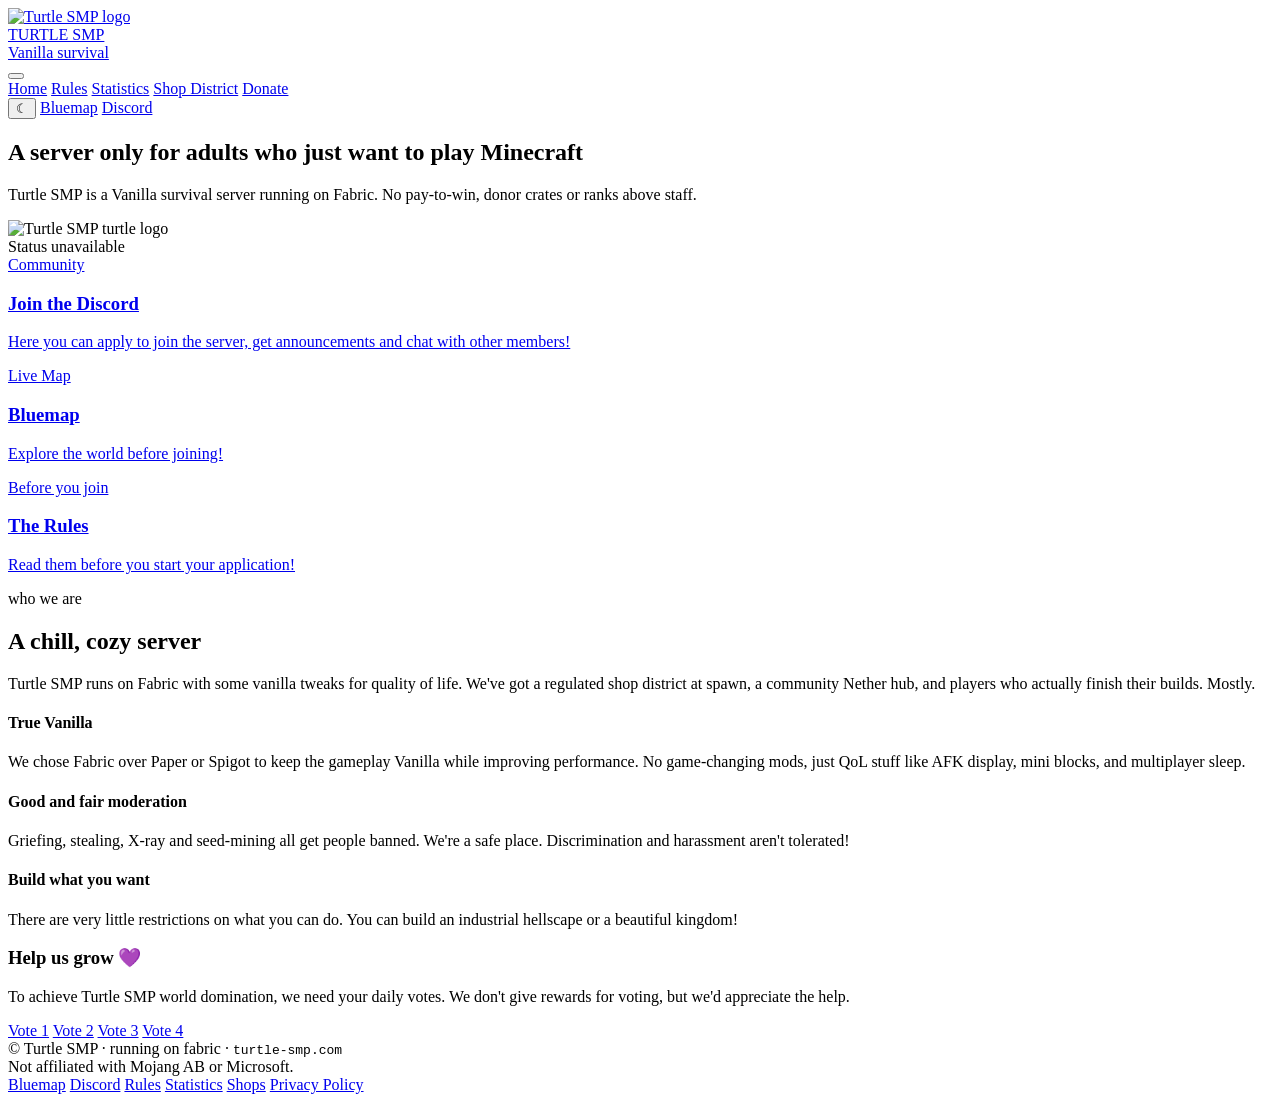
==== index.html @ 2e642541 "Rebrand website to Turtle SMP and migrate to turtle-smp.com" ====
<!DOCTYPE html>
<html lang="en">
<head>
<meta charset="UTF-8">
<meta name="viewport" content="width=device-width, initial-scale=1">
<title>Turtle SMP</title>
<meta name="description" content="Turtle SMP is a small vanilla Minecraft survival server. Read the rules, browse the shop district, hop on.">
<link rel="canonical" href="https://web.turtle-smp.com/">
<link rel="icon" href="img/logo.webp">
<link rel="preload" as="image" href="img/logo.webp">
<link rel="preconnect" href="https://fonts.googleapis.com">
<link rel="preconnect" href="https://fonts.gstatic.com" crossorigin>
<link href="https://fonts.googleapis.com/css2?family=Cormorant+Garamond:wght@600;700&family=Bricolage+Grotesque:opsz,wght@12..96,400;12..96,500;12..96,600;12..96,700&family=DM+Sans:wght@400;500;600;700&family=JetBrains+Mono:wght@400;500&family=Press+Start+2P&display=swap" rel="stylesheet">
<link rel="stylesheet" href="css/styles.css?v=7">
<script src="js/theme.js"></script>
</head>
<body>

<header class="topbar">
  <div class="topbar-inner">
    <a href="index.html" class="brand">
      <img src="img/logo.webp" alt="Turtle SMP logo">
      <div>
        <div class="wordmark">TURTLE SMP</div>
        <div class="tagline">Vanilla survival</div>
      </div>
    </a>
    <button class="nav-toggle" id="nav-toggle" aria-label="Toggle navigation" aria-expanded="false">
      <span></span><span></span><span></span>
    </button>
    <nav class="nav" id="nav">
      <a href="index.html" class="nav-link active">Home</a>
      <a href="rules/" class="nav-link">Rules</a>
      <a href="stats/" class="nav-link">Statistics</a>
      <a href="shops/" class="nav-link">Shop District</a>
      <a href="donate/" class="nav-link nav-link-gold">Donate</a>
    </nav>
    <div class="topbar-actions">
      <button class="theme-toggle" id="theme-toggle" aria-label="Toggle dark mode" title="Toggle dark mode"></button>
      <a href="https://map.turtle-smp.com" target="_blank" rel="noopener" class="btn btn-amber">Bluemap</a>
      <a href="#" target="_blank" rel="noopener" class="btn btn-blurple discord-link">Discord</a>
    </div>
  </div>
</header>

<main>

  <section class="hero reveal">
    <div class="hero-text">
      <h1>A server only for adults who just want to play Minecraft</h1>
      <p>Turtle SMP is a <span class="accent">Vanilla survival</span> server running on Fabric. No pay-to-win, donor crates or ranks above staff.</p>
    </div>
    <img src="img/logo.webp" alt="Turtle SMP turtle logo" class="hero-logo" width="168" height="168">
  </section>

  <div class="status-card reveal">
    <span class="status-pill checking" id="status-pill">
      <span class="status-dot"></span>
      <span id="status-text">checking server…</span>
    </span>
  </div>

  <div class="cta-grid">
    <a href="#" class="cta-card cta-blurple cta-large discord-link reveal" target="_blank" rel="noopener">
      <span class="cta-eyebrow">Community</span>
      <h3>Join the Discord</h3>
      <p>Here you can apply to join the server, get announcements and chat with other members!</p>
    </a>
    <a href="https://map.turtle-smp.com" class="cta-card cta-amber reveal" target="_blank" rel="noopener">
      <span class="cta-eyebrow">Live Map</span>
      <h3>Bluemap</h3>
      <p>Explore the world before joining!</p>
    </a>
    <a href="rules/" class="cta-card cta-violet reveal">
      <span class="cta-eyebrow">Before you join</span>
      <h3>The Rules</h3>
      <p>Read them before you start your application!</p>
    </a>
  </div>

  <div class="section-head reveal">
    <div class="section-eyebrow">who we are</div>
    <h2 class="section-title">A chill, cozy server</h2>
    <p class="section-sub">Turtle SMP runs on Fabric with some vanilla tweaks for quality of life. We've got a regulated shop district at spawn, a community Nether hub, and players who actually finish their builds. Mostly.</p>
  </div>

  <div class="about-grid">
    <div class="about-card reveal">
      <h4>True Vanilla</h4>
      <p>We chose Fabric over Paper or Spigot to keep the gameplay Vanilla while improving performance. No game-changing mods, just QoL stuff like AFK display, mini blocks, and multiplayer sleep.</p>
    </div>
    <div class="about-card reveal">
      <h4>Good and fair moderation</h4>
      <p>Griefing, stealing, X-ray and seed-mining all get people banned. We're a safe place. Discrimination and harassment aren't tolerated!</p>
    </div>
    <div class="about-card reveal">
      <h4>Build what you want</h4>
      <p>There are very little restrictions on what you can do. You can build an industrial hellscape or a beautiful kingdom!</p>
    </div>
  </div>

  <section class="rules-section reveal">
    <div class="vote-block">
      <h3>Help us grow 💜</h3>
      <p>To achieve Turtle SMP world domination, we need your daily votes. We don't give rewards for voting, but we'd appreciate the help.</p>
      <div class="vote-actions">
		<a href="https://findmcserver.com/server/xapros" target="_blank" rel="noopener" class="btn btn-violet">Vote 1</a>
        <a href="https://minecraft-server-list.com/server/510169/" target="_blank" rel="noopener" class="btn btn-violet">Vote 2</a>
        <a href="https://minecraft-mp.com/server-s340890" target="_blank" rel="noopener" class="btn btn-violet">Vote 3</a>
		<a href="https://www.planetminecraft.com/server/xapros-smp-6644646/" target="_blank" rel="noopener" class="btn btn-violet">Vote 4</a>
      </div>
    </div>
  </section>

</main>

<footer class="footer">
  <div class="footer-inner">
    <div>
      © Turtle SMP · running on fabric · <code>turtle-smp.com</code>
      <div class="disclaimer">Not affiliated with Mojang AB or Microsoft.</div>
    </div>
    <div class="footer-links">
      <a href="https://map.turtle-smp.com" target="_blank" rel="noopener">Bluemap</a>
      <a href="#" target="_blank" rel="noopener" class="discord-link">Discord</a>
      <a href="rules/">Rules</a>
      <a href="stats/">Statistics</a>
      <a href="shops/">Shops</a>
	  <a href="privacy/">Privacy Policy</a>
    </div>
  </div>
</footer>

<script src="js/config.js"></script>
<script src="js/nav.js"></script>
<script src="js/status.js"></script>
</body>
</html>
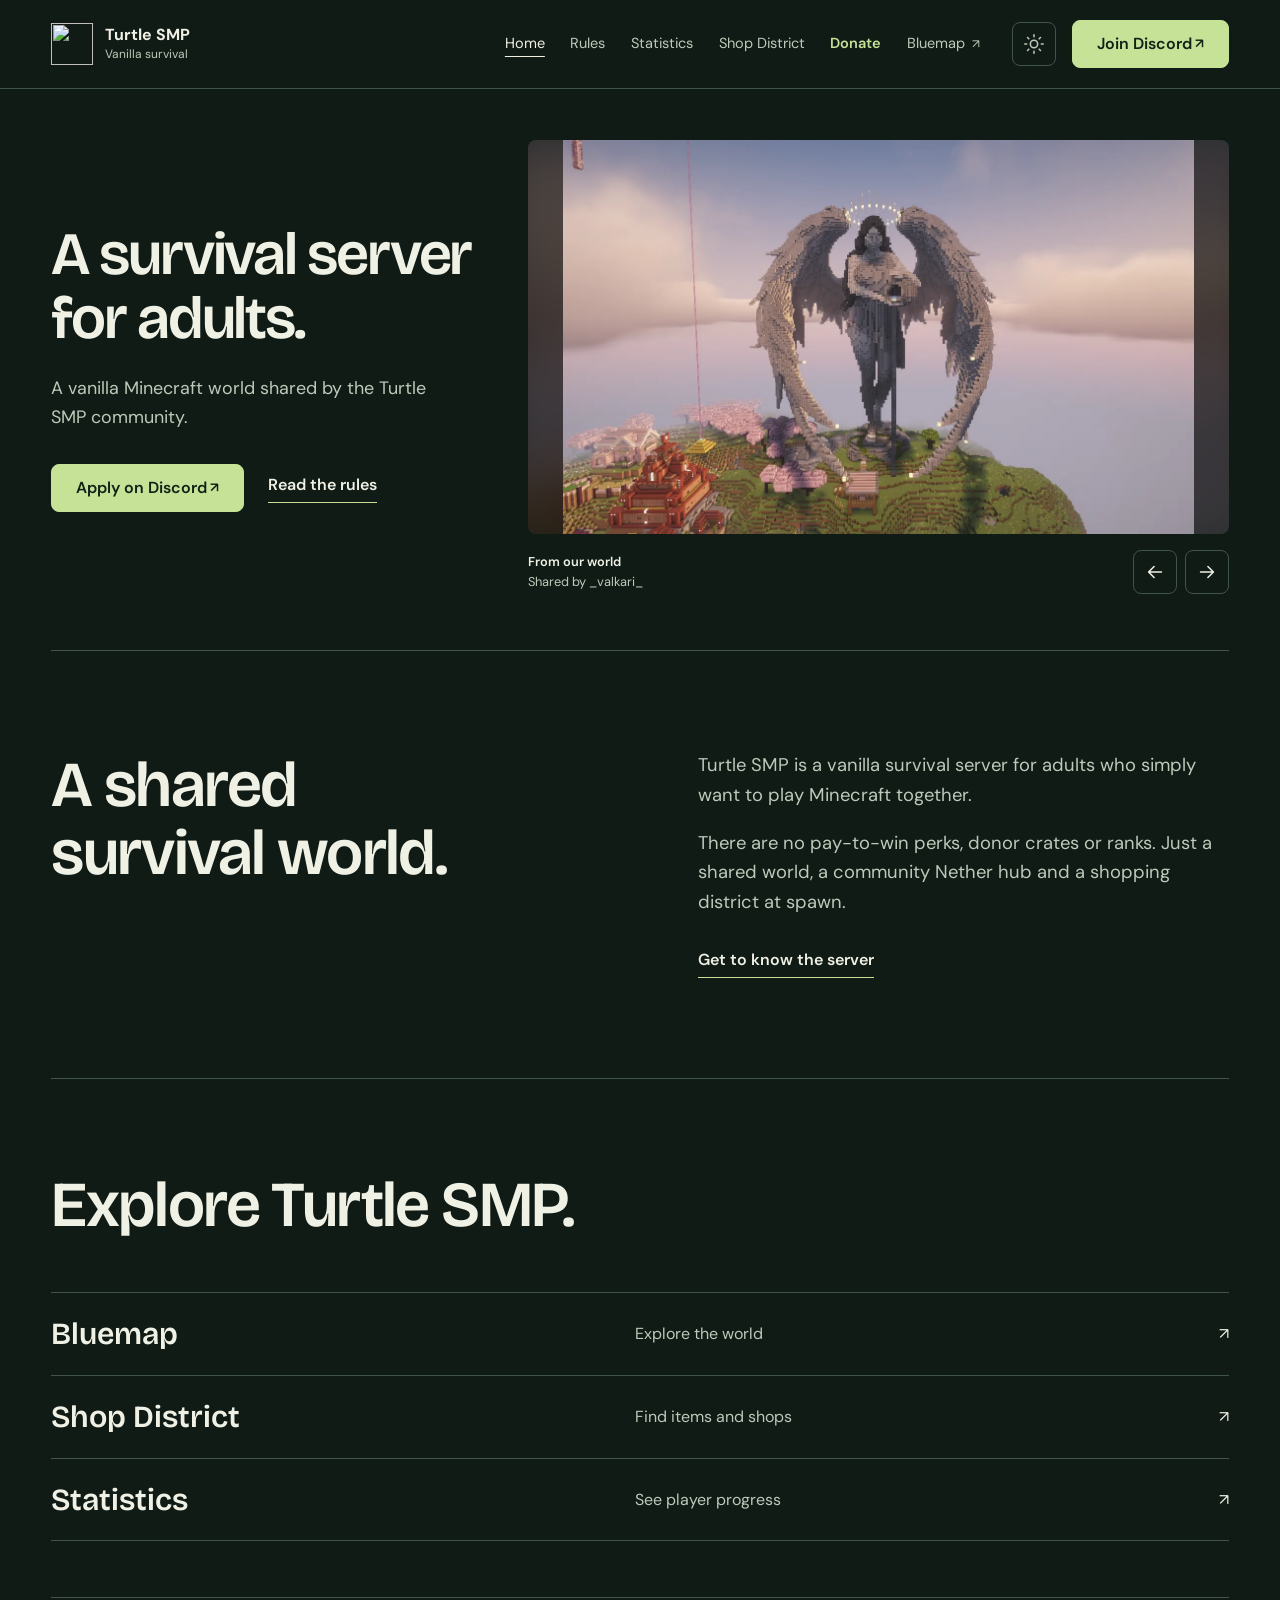
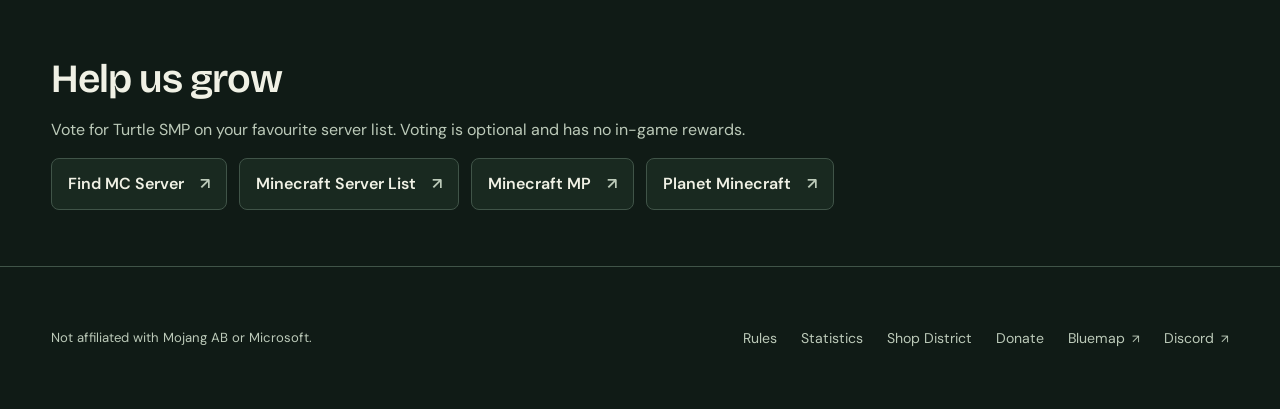
==== commit 8d91571d: "Redesign Turtle SMP website" ====
--- a/index.html
+++ b/index.html
@@ -1,138 +1,15 @@
-<!DOCTYPE html>
-<html lang="en">
-<head>
-<meta charset="UTF-8">
-<meta name="viewport" content="width=device-width, initial-scale=1">
-<title>Turtle SMP</title>
-<meta name="description" content="Turtle SMP is a small vanilla Minecraft survival server. Read the rules, browse the shop district, hop on.">
-<link rel="canonical" href="https://web.turtle-smp.com/">
-<link rel="icon" href="img/logo.webp">
-<link rel="preload" as="image" href="img/logo.webp">
-<link rel="preconnect" href="https://fonts.googleapis.com">
-<link rel="preconnect" href="https://fonts.gstatic.com" crossorigin>
-<link href="https://fonts.googleapis.com/css2?family=Cormorant+Garamond:wght@600;700&family=Bricolage+Grotesque:opsz,wght@12..96,400;12..96,500;12..96,600;12..96,700&family=DM+Sans:wght@400;500;600;700&family=JetBrains+Mono:wght@400;500&family=Press+Start+2P&display=swap" rel="stylesheet">
-<link rel="stylesheet" href="css/styles.css?v=7">
-<script src="js/theme.js"></script>
-</head>
-<body>
+<!doctype html><html lang="en"><head><meta charset="utf-8"><meta name="viewport" content="width=device-width,initial-scale=1"><title>Turtle SMP | Vanilla survival, together</title><meta name="description" content="Turtle SMP is an adult vanilla Minecraft survival community. Explore the world and apply through Discord."><link rel="canonical" href="https://web.turtle-smp.com/"><link rel="icon" href="img/logo.webp"><link rel="preconnect" href="https://fonts.googleapis.com"><link rel="preconnect" href="https://fonts.gstatic.com" crossorigin><link href="https://fonts.googleapis.com/css2?family=Bricolage+Grotesque:opsz,wght@12..96,400;12..96,500;12..96,600;12..96,700&family=DM+Sans:wght@400;500;600;700&display=swap" rel="stylesheet"><link rel="preload" as="image" href="img/gallery/001.webp"><link rel="stylesheet" href="css/styles.css?v=9"><script src="js/theme.js"></script><noscript><style>.gallery-controls{display:none}@media(max-width:850px){.nav{display:flex}.nav-toggle{display:none}}</style></noscript></head><body><header class="topbar"><div class="topbar-inner">
+<a class="brand" href="index.html"><img src="img/logo.webp" alt=""><span>Turtle SMP<small>Vanilla survival</small></span></a>
+<button class="nav-toggle" id="nav-toggle" type="button" aria-label="Open navigation" aria-expanded="false" aria-controls="nav"><span></span><span></span></button>
+<nav class="nav" id="nav" aria-label="Main navigation">
+<a class="nav-link active" href="index.html">Home</a><a class="nav-link " href="rules/">Rules</a><a class="nav-link " href="stats/">Statistics</a><a class="nav-link " href="shops/">Shop District</a><a class="nav-link nav-donate" href="donate/">Donate</a>
+<a class="nav-link nav-map" href="https://map.turtle-smp.com" target="_blank" rel="noopener">Bluemap <span class="external-arrow" aria-hidden="true">↗</span></a><a class="nav-link nav-join discord-link" href="https://discord.gg/xs5PDwnJxw" target="_blank" rel="noopener">Join Discord <span class="external-arrow" aria-hidden="true">↗</span></a></nav>
+<div class="topbar-actions"><button class="theme-toggle" id="theme-toggle" type="button" aria-label="Toggle theme"></button><a class="btn btn-primary discord-link" href="https://discord.gg/xs5PDwnJxw" target="_blank" rel="noopener">Join Discord <span class="external-arrow" aria-hidden="true">↗</span></a></div></div></header>
+<main class="home-main">
+<section class="home-hero" aria-labelledby="hero-title"><div class="hero-copy"><h1 id="hero-title">A survival server<br>for adults.</h1><p class="hero-description">A vanilla Minecraft world shared by the Turtle SMP community.</p><div class="hero-actions"><a href="https://discord.gg/xs5PDwnJxw" target="_blank" rel="noopener" class="btn btn-primary discord-link">Apply on Discord <span class="external-arrow" aria-hidden="true">↗</span></a><a class="text-link" href="rules/">Read the rules</a></div></div>
+<div class="gallery" aria-label="Community screenshots" aria-roledescription="carousel"><div class="gallery-image-wrap"><img class="gallery-backdrop" id="gallery-backdrop" src="img/gallery/001.webp" alt="" aria-hidden="true"><img id="gallery-image" src="img/gallery/001.webp" alt="A large winged statue above the Turtle SMP landscape" width="1920" height="1080" fetchpriority="high"></div><div class="gallery-bar"><div><p class="gallery-label">From our world</p><p id="gallery-credit">Shared by _valkari_</p></div><div class="gallery-controls"><button id="gallery-prev" type="button" aria-label="Previous screenshot"><svg viewBox="0 0 24 24" aria-hidden="true"><path d="M19 12H5m0 0 6-6m-6 6 6 6"/></svg></button><button id="gallery-next" type="button" aria-label="Next screenshot"><svg viewBox="0 0 24 24" aria-hidden="true"><path d="M5 12h14m0 0-6-6m6 6-6 6"/></svg></button></div></div></div></section>
+<section class="home-intro"><div><h2>A shared<br>survival world.</h2></div><div><p>Turtle SMP is a vanilla survival server for adults who simply want to play Minecraft together.</p><p>There are no pay-to-win perks, donor crates or ranks. Just a shared world, a community Nether hub and a shopping district at spawn.</p><a class="text-link" href="rules/">Get to know the server</a></div></section>
+<section class="home-paths"><div class="section-heading"><h2>Explore Turtle SMP.</h2></div><div class="path-list"><a href="https://map.turtle-smp.com" target="_blank" rel="noopener"><span>Bluemap</span><span>Explore the world</span><span aria-hidden="true">↗</span></a><a href="shops/"><span>Shop District</span><span>Find items and shops</span><span aria-hidden="true">↗</span></a><a href="stats/"><span>Statistics</span><span>See player progress</span><span aria-hidden="true">↗</span></a></div></section>
 
-<header class="topbar">
-  <div class="topbar-inner">
-    <a href="index.html" class="brand">
-      <img src="img/logo.webp" alt="Turtle SMP logo">
-      <div>
-        <div class="wordmark">TURTLE SMP</div>
-        <div class="tagline">Vanilla survival</div>
-      </div>
-    </a>
-    <button class="nav-toggle" id="nav-toggle" aria-label="Toggle navigation" aria-expanded="false">
-      <span></span><span></span><span></span>
-    </button>
-    <nav class="nav" id="nav">
-      <a href="index.html" class="nav-link active">Home</a>
-      <a href="rules/" class="nav-link">Rules</a>
-      <a href="stats/" class="nav-link">Statistics</a>
-      <a href="shops/" class="nav-link">Shop District</a>
-      <a href="donate/" class="nav-link nav-link-gold">Donate</a>
-    </nav>
-    <div class="topbar-actions">
-      <button class="theme-toggle" id="theme-toggle" aria-label="Toggle dark mode" title="Toggle dark mode"></button>
-      <a href="https://map.turtle-smp.com" target="_blank" rel="noopener" class="btn btn-amber">Bluemap</a>
-      <a href="#" target="_blank" rel="noopener" class="btn btn-blurple discord-link">Discord</a>
-    </div>
-  </div>
-</header>
-
-<main>
-
-  <section class="hero reveal">
-    <div class="hero-text">
-      <h1>A server only for adults who just want to play Minecraft</h1>
-      <p>Turtle SMP is a <span class="accent">Vanilla survival</span> server running on Fabric. No pay-to-win, donor crates or ranks above staff.</p>
-    </div>
-    <img src="img/logo.webp" alt="Turtle SMP turtle logo" class="hero-logo" width="168" height="168">
-  </section>
-
-  <div class="status-card reveal">
-    <span class="status-pill checking" id="status-pill">
-      <span class="status-dot"></span>
-      <span id="status-text">checking server…</span>
-    </span>
-  </div>
-
-  <div class="cta-grid">
-    <a href="#" class="cta-card cta-blurple cta-large discord-link reveal" target="_blank" rel="noopener">
-      <span class="cta-eyebrow">Community</span>
-      <h3>Join the Discord</h3>
-      <p>Here you can apply to join the server, get announcements and chat with other members!</p>
-    </a>
-    <a href="https://map.turtle-smp.com" class="cta-card cta-amber reveal" target="_blank" rel="noopener">
-      <span class="cta-eyebrow">Live Map</span>
-      <h3>Bluemap</h3>
-      <p>Explore the world before joining!</p>
-    </a>
-    <a href="rules/" class="cta-card cta-violet reveal">
-      <span class="cta-eyebrow">Before you join</span>
-      <h3>The Rules</h3>
-      <p>Read them before you start your application!</p>
-    </a>
-  </div>
-
-  <div class="section-head reveal">
-    <div class="section-eyebrow">who we are</div>
-    <h2 class="section-title">A chill, cozy server</h2>
-    <p class="section-sub">Turtle SMP runs on Fabric with some vanilla tweaks for quality of life. We've got a regulated shop district at spawn, a community Nether hub, and players who actually finish their builds. Mostly.</p>
-  </div>
-
-  <div class="about-grid">
-    <div class="about-card reveal">
-      <h4>True Vanilla</h4>
-      <p>We chose Fabric over Paper or Spigot to keep the gameplay Vanilla while improving performance. No game-changing mods, just QoL stuff like AFK display, mini blocks, and multiplayer sleep.</p>
-    </div>
-    <div class="about-card reveal">
-      <h4>Good and fair moderation</h4>
-      <p>Griefing, stealing, X-ray and seed-mining all get people banned. We're a safe place. Discrimination and harassment aren't tolerated!</p>
-    </div>
-    <div class="about-card reveal">
-      <h4>Build what you want</h4>
-      <p>There are very little restrictions on what you can do. You can build an industrial hellscape or a beautiful kingdom!</p>
-    </div>
-  </div>
-
-  <section class="rules-section reveal">
-    <div class="vote-block">
-      <h3>Help us grow 💜</h3>
-      <p>To achieve Turtle SMP world domination, we need your daily votes. We don't give rewards for voting, but we'd appreciate the help.</p>
-      <div class="vote-actions">
-		<a href="https://findmcserver.com/server/xapros" target="_blank" rel="noopener" class="btn btn-violet">Vote 1</a>
-        <a href="https://minecraft-server-list.com/server/510169/" target="_blank" rel="noopener" class="btn btn-violet">Vote 2</a>
-        <a href="https://minecraft-mp.com/server-s340890" target="_blank" rel="noopener" class="btn btn-violet">Vote 3</a>
-		<a href="https://www.planetminecraft.com/server/xapros-smp-6644646/" target="_blank" rel="noopener" class="btn btn-violet">Vote 4</a>
-      </div>
-    </div>
-  </section>
-
-</main>
-
-<footer class="footer">
-  <div class="footer-inner">
-    <div>
-      © Turtle SMP · running on fabric · <code>turtle-smp.com</code>
-      <div class="disclaimer">Not affiliated with Mojang AB or Microsoft.</div>
-    </div>
-    <div class="footer-links">
-      <a href="https://map.turtle-smp.com" target="_blank" rel="noopener">Bluemap</a>
-      <a href="#" target="_blank" rel="noopener" class="discord-link">Discord</a>
-      <a href="rules/">Rules</a>
-      <a href="stats/">Statistics</a>
-      <a href="shops/">Shops</a>
-	  <a href="privacy/">Privacy Policy</a>
-    </div>
-  </div>
-</footer>
-
-<script src="js/config.js"></script>
-<script src="js/nav.js"></script>
-<script src="js/status.js"></script>
-</body>
-</html>
+<section class="vote-section" aria-labelledby="vote-title"><h2 id="vote-title">Help us grow</h2><p>Vote for Turtle SMP on your favourite server list. Voting is optional and has no in-game rewards.</p><div class="vote-actions"><a href="https://findmcserver.com/server/xapros" target="_blank" rel="noopener">Find MC Server <span aria-hidden="true">↗</span></a><a href="https://minecraft-server-list.com/server/510169/" target="_blank" rel="noopener">Minecraft Server List <span aria-hidden="true">↗</span></a><a href="https://minecraft-mp.com/server-s340890" target="_blank" rel="noopener">Minecraft MP <span aria-hidden="true">↗</span></a><a href="https://www.planetminecraft.com/server/xapros-smp-6644646/" target="_blank" rel="noopener">Planet Minecraft <span aria-hidden="true">↗</span></a></div></section>
+</main><footer class="footer"><div class="footer-inner"><div><p>Not affiliated with Mojang AB or Microsoft.</p></div><nav class="footer-links" aria-label="Footer navigation"><a href="rules/">Rules</a><a href="stats/">Statistics</a><a href="shops/">Shop District</a><a href="donate/">Donate</a><a href="https://map.turtle-smp.com" target="_blank" rel="noopener">Bluemap <span class="external-arrow" aria-hidden="true">↗</span></a><a href="https://discord.gg/xs5PDwnJxw" target="_blank" rel="noopener" class="discord-link">Discord <span class="external-arrow" aria-hidden="true">↗</span></a></nav></div></footer><script src="js/config.js"></script><script src="js/nav.js"></script><script src="js/gallery-data.js"></script><script src="js/gallery.js"></script></body></html>
--- a/css/styles.css
+++ b/css/styles.css
@@ -0,0 +1,47 @@
+/* Hallmark · v2.0.0 · redesign: full · genre: atmospheric · theme: kiln adapted to Turtle SMP's forest green · shape: photographic split · hero: ledge · nav: edge aligned · footer: letter close */
+/* Critique: the community's actual world is the visual identity; the interface stays quiet and legible around it. */
+:root{--bg:#101b16;--surface:#192920;--surface-2:#23372b;--ink:#f0f1e5;--muted:#bccab9;--line:#405448;--accent:#c6e296;--accent-ink:#102116;--focus:#e8f6b8;--hero-ink:#fffdf3;--hero-shadow:rgba(8,17,12,.72);--font-display:'Bricolage Grotesque',system-ui,sans-serif;--font-body:'DM Sans',system-ui,sans-serif;--max:1440px;--pad:clamp(22px,4vw,68px);--radius:8px;--red:#f6a892;--green:#b9e5a1;--card-bg:var(--surface);--text:var(--ink);--text-dim:var(--muted);--violet:var(--accent);--amber:var(--accent);--line-2:var(--line)}
+[data-theme="light"]{--bg:#f2f2e8;--surface:#e5eadd;--surface-2:#d6e0d0;--ink:#172a20;--muted:#4b5d50;--line:#a9bbae;--accent:#234d36;--accent-ink:#f8f9ef;--focus:#236b45;--red:#8d3523;--green:#286c39}
+*{box-sizing:border-box}html,body{overflow-x:clip}html{scroll-behavior:smooth}body{margin:0;background:var(--bg);color:var(--ink);font:400 16px/1.6 var(--font-body)}img{display:block;max-width:100%}a{color:inherit;text-decoration-thickness:1px;text-underline-offset:.25em}button,input{font:inherit}button{cursor:pointer}button:focus-visible,a:focus-visible,input:focus-visible,th.sortable:focus-visible{outline:3px solid var(--focus);outline-offset:4px}h1,h2,h3,h4,p{margin-top:0}h1,h2,h3{font-family:var(--font-display);font-weight:600;line-height:1.06;overflow-wrap:break-word;min-width:0}h1{font-size:clamp(3.5rem,7vw,7rem);letter-spacing:-.035em}h2{font-size:clamp(2.7rem,5vw,5rem);letter-spacing:-.025em}h3{font-size:2rem}p{color:var(--muted)}
+.topbar{border-bottom:1px solid var(--line);position:relative;z-index:10;background:var(--bg)}.topbar-inner{max-width:var(--max);min-height:88px;margin:auto;padding:12px var(--pad);display:flex;align-items:center;gap:clamp(20px,2.5vw,40px)}.brand{display:flex;align-items:center;gap:12px;text-decoration:none;white-space:nowrap;font-weight:700;line-height:1.15}.brand img{width:42px;height:42px;object-fit:contain}.brand small{display:block;font-size:.75rem;font-weight:400;color:var(--muted);margin-top:4px}.nav{display:flex;align-items:center;gap:clamp(16px,2vw,32px);margin-left:auto}.nav-join{display:none}.nav-link{text-decoration:none;color:var(--muted);font-size:.91rem;white-space:nowrap}.nav-link:hover,.nav-link.active{color:var(--ink)}.nav-link.active{text-decoration:underline;text-underline-offset:8px}.topbar-actions{display:flex;align-items:center;gap:16px}.btn{display:inline-flex;align-items:center;justify-content:center;min-height:48px;padding:0 24px;text-decoration:none;border:1px solid var(--line);border-radius:var(--radius);font-weight:600;white-space:nowrap}.btn-primary{background:var(--accent);color:var(--accent-ink);border-color:var(--accent)}.btn-primary:hover{filter:brightness(.92)}.theme-toggle,.nav-toggle{border:0;background:transparent;color:var(--ink)}.theme-toggle{padding:12px 4px;color:var(--muted)}.nav-toggle{display:none}.footer{border-top:1px solid var(--line)}.footer-inner{max-width:var(--max);padding:60px var(--pad);margin:auto;display:flex;justify-content:space-between;gap:40px}.footer-brand{font:600 2rem/1 var(--font-display);text-decoration:none}.footer p{font-size:.82rem;margin:16px 0 0}.footer-links{display:flex;gap:16px 24px;align-content:start;justify-content:flex-end;flex-wrap:wrap}.footer-links a{font-size:.88rem;color:var(--muted);text-decoration:none}.footer-links a:hover{color:var(--ink)}
+.home-main{max-width:var(--max);margin:auto;padding:0 var(--pad)}.home-hero{display:grid;grid-template-columns:minmax(0,.85fr) minmax(0,1.4fr);gap:clamp(28px,4vw,64px);align-items:center;padding:clamp(40px,4vw,64px) 0 56px}.hero-kicker{font-size:.9rem;color:var(--muted);margin-bottom:24px}.hero-copy h1{font-size:clamp(3.3rem,4.7vw,5rem);margin:0 0 24px}.hero-description{max-width:390px;font-size:1.12rem}.hero-actions{display:flex;align-items:center;gap:24px;flex-wrap:wrap;margin-top:32px}.text-link{font-weight:600;text-decoration:none;border-bottom:1px solid var(--accent);padding-bottom:4px}.text-link:hover{color:var(--accent)}.hero-status{margin-top:40px;font-size:.87rem;color:var(--muted)}.gallery{min-width:0}.gallery-image-wrap{position:relative;aspect-ratio:16/9;overflow:hidden;background:var(--surface);border-radius:var(--radius)}.gallery-image-wrap img{position:absolute;inset:0;width:100%;height:100%;object-fit:contain}.gallery-image-wrap .gallery-backdrop{object-fit:cover;filter:blur(20px) brightness(.34);transform:scale(1.08)}.gallery-bar{display:flex;justify-content:space-between;gap:12px;align-items:center;padding-top:16px}.gallery-bar p{margin:0;font-size:.8rem}.gallery-label{color:var(--ink)!important;font-weight:600}.gallery-controls{display:flex;align-items:center;gap:8px}.gallery-controls span{font-size:.8rem;color:var(--muted);white-space:nowrap;margin-right:12px;font-variant-numeric:tabular-nums}.gallery-controls button{padding:0 12px;font-size:.8rem;border:1px solid var(--line);background:transparent;color:var(--ink);border-radius:var(--radius);min-width:42px;height:42px}.gallery-controls button:hover{background:var(--surface-2)}#gallery-pause{padding:0 12px;font-size:.8rem}.home-intro,.home-invite{display:grid;grid-template-columns:minmax(0,1fr) minmax(0,1fr);gap:clamp(40px,9vw,140px);padding:100px 0;border-top:1px solid var(--line)}.home-intro h2,.home-invite h2{margin:0}.home-intro p{font-size:1.15rem;max-width:540px}.home-intro .text-link{display:inline-block;margin-top:12px}.home-paths{padding:92px 0 112px;border-top:1px solid var(--line)}.section-heading{display:flex;align-items:end;justify-content:space-between;gap:40px}.section-heading p{max-width:320px}.path-list{border-top:1px solid var(--line)}.path-list a{display:grid;grid-template-columns:minmax(0,1fr) minmax(0,1fr) auto;gap:20px;padding:24px 0;border-bottom:1px solid var(--line);text-decoration:none;align-items:center}.path-list a:hover{color:var(--accent)}.path-list a span:first-child{font:600 clamp(1.6rem,2.4vw,2.3rem)/1.1 var(--font-display)}.path-list a span:nth-child(2){color:var(--muted)}.home-invite{align-items:end}.home-invite p{margin:20px 0 0}.vote-section{border-top:1px solid var(--line);padding:60px 0 56px}.vote-section h2{font-size:2.5rem;margin:0 0 16px}.vote-actions{display:flex;flex-wrap:wrap;gap:12px 28px}.vote-actions a{color:var(--ink)}
+main:not(.home-main){max-width:var(--max);margin:auto;padding:clamp(56px,7vw,112px) var(--pad) 0}.section-head,.page-intro{max-width:850px;margin-bottom:56px}.section-head h1,.page-intro h1{margin-bottom:24px}.section-sub,.page-intro p{font-size:1.1rem;max-width:720px}.section-eyebrow{display:none}.rules-layout{display:grid;grid-template-columns:210px minmax(0,1fr);gap:clamp(40px,7vw,112px)}.rules-index{position:sticky;top:30px;align-self:start}.rules-index a{display:block;padding:8px 0;color:var(--muted);text-decoration:none}.rules-index a:hover{color:var(--ink)}.rules-index h2,.rules-index h3{font:600 .9rem var(--font-body)}.rules-content{min-width:0}.rules-section{border-top:1px solid var(--line);padding:40px 0}.rules-section h2{font-size:clamp(2.3rem,3.5vw,3.7rem);margin-bottom:28px}.rules-section .num{font:500 .85rem var(--font-body);color:var(--muted);vertical-align:middle;margin-right:20px}.rules-list{padding-left:20px;max-width:850px}.rules-list li{padding:0 0 16px;color:var(--muted)}strong{color:var(--ink)}.mods-grid,.info-grid{list-style:none;padding:0;display:grid;grid-template-columns:repeat(2,minmax(0,1fr));gap:0 32px}.mods-grid li,.info-card{padding:16px 0;border-top:1px solid var(--line)}.mods-grid strong,.mods-grid span{display:block}.mods-grid span,.info-card .key{color:var(--muted)}.info-card .val{overflow-wrap:anywhere}.vote-block h3{margin-bottom:12px}.vote-block .btn{margin-right:8px;margin-bottom:8px}
+.shop-page-hero{max-width:900px}.shop-controls{display:grid;grid-template-columns:minmax(250px,.8fr) minmax(0,1.2fr);gap:32px;align-items:start}.search-label,.tag-label{display:block;font-weight:600;margin-bottom:12px}.shop-search{width:100%;min-height:50px;padding:12px 16px;border:1px solid var(--line);border-radius:var(--radius);background:var(--surface);color:var(--ink)}.shop-search::placeholder{color:var(--muted)}.tag-filters{display:flex;flex-wrap:wrap;gap:8px}.tag-label{width:100%}.tag-chip{background:transparent;color:var(--muted);border:1px solid var(--line);border-radius:var(--radius);padding:8px 12px}.tag-chip:hover,.tag-chip.active{background:var(--accent);color:var(--accent-ink);border-color:var(--accent)}.shop-meta-row,.stats-meta-row{display:flex;justify-content:space-between;gap:20px;color:var(--muted);font-size:.9rem;margin:28px 0 16px}.legend{display:flex;gap:20px}.shop-grid{display:grid;grid-template-columns:repeat(3,minmax(0,1fr));gap:20px}.shop-card{border:1px solid var(--line);background:var(--surface);padding:24px;min-width:0}.shop-head{display:flex;justify-content:space-between;gap:12px;align-items:start}.shop-name{font:600 1.5rem/1.15 var(--font-display)}.shop-badge,.shop-tag,.item{font-size:.78rem;color:var(--muted)}.shop-badge{border:1px solid var(--line);padding:4px 8px}.shop-meta{margin:24px 0}.shop-meta .row{display:grid;grid-template-columns:65px minmax(0,1fr);gap:8px;padding:4px 0}.shop-meta .key,.shop-items .label{color:var(--muted);font-size:.85rem}.shop-tags,.item-list{display:flex;flex-wrap:wrap;gap:8px}.shop-tag,.item{background:var(--surface-2);padding:4px 8px}.shop-items .label{display:block;margin-bottom:8px}mark{background:var(--accent);color:var(--accent-ink)}
+.stats-directory{margin-top:72px}.stats-directory-heading{display:flex;align-items:center;justify-content:space-between;gap:32px}.stats-directory-heading h2{margin:0}.stats-controls{width:min(100%,360px)}.stats-table-wrap{overflow-x:auto}.stats-table{width:100%;border-collapse:collapse;text-align:left;min-width:600px}.stats-table th,.stats-table td{border-bottom:1px solid var(--line);padding:16px 12px}.stats-table th{font-weight:600;color:var(--muted);font-size:.88rem}.stats-table th.sortable{cursor:pointer}.stats-summary-table td{font:500 clamp(2rem,4vw,3.5rem)/1 var(--font-display)}.stats-error{display:flex;align-items:center;justify-content:space-between;gap:24px;padding:24px;background:var(--surface);border:1px solid var(--line);border-left:3px solid var(--accent);border-radius:var(--radius)}.stats-error[hidden],.stats-table-wrap[hidden]{display:none}.stats-error strong{color:var(--ink)}.stats-error p{margin:6px 0 0;color:var(--muted)}.stats-retry{flex:none;padding:10px 16px;border:1px solid var(--line);border-radius:var(--radius);background:transparent;color:var(--ink);font:inherit;font-weight:600;cursor:pointer}.stats-retry:hover{border-color:var(--accent)}.stats-controls input:disabled{opacity:.65;cursor:not-allowed}.search-icon{display:none}.donate-layout{display:grid;grid-template-columns:minmax(0,1fr) minmax(0,1fr);gap:clamp(40px,7vw,100px);align-items:start}.donate-note{border-top:1px solid var(--line);padding-top:24px;max-width:550px}.kofi-container{background:var(--surface);min-width:0}.kofi-container iframe{display:block;border:0;width:100%;height:712px}.reveal{opacity:1;transform:none}
+@media(max-width:1100px){.topbar-inner{gap:20px}.nav{gap:16px}.nav-link{font-size:.82rem}.topbar-actions .btn{padding:0 16px}.shop-grid{grid-template-columns:repeat(2,minmax(0,1fr))}}
+@media(max-width:850px){.topbar-inner{min-height:72px;flex-wrap:wrap}.nav-toggle{display:block;margin-left:auto;width:44px;height:44px}.nav-toggle span{display:block;width:24px;height:2px;margin:8px auto;background:var(--ink)}.nav{display:none;order:3;width:100%;margin:0;padding:20px 0;flex-direction:column;align-items:flex-start}.nav.open{display:flex}.topbar-actions{margin-left:0}.topbar-actions .btn{min-height:42px}.home-hero{grid-template-columns:minmax(0,1fr);padding:40px 0 48px}.hero-copy h1{font-size:clamp(3.2rem,8vw,4.8rem)}.home-intro,.home-invite{gap:36px;padding:72px 0}.rules-layout{grid-template-columns:minmax(0,1fr)}.rules-index{position:static;display:flex;gap:12px;flex-wrap:wrap}.rules-index a{padding:4px}.rules-index h2,.rules-index h3{width:100%}.donate-layout{grid-template-columns:minmax(0,1fr)}}
+@media(max-width:560px){.brand img{width:35px;height:35px}.topbar-actions{gap:8px}.topbar-actions .btn{display:none}.nav-join{display:block}.theme-toggle{font-size:.8rem}.home-hero{gap:32px}.hero-copy h1{font-size:clamp(2.75rem,11vw,4rem)}.gallery-bar{align-items:flex-start;flex-direction:column}.home-intro,.home-invite{grid-template-columns:minmax(0,1fr)}.home-intro h2,.home-invite h2{font-size:3rem}.section-heading{display:block}.path-list a{grid-template-columns:minmax(0,1fr) auto}.path-list a span:nth-child(2){grid-column:1;grid-row:2}.path-list a span:last-child{grid-column:2;grid-row:1}.shop-controls,.shop-grid,.mods-grid,.info-grid{grid-template-columns:minmax(0,1fr)}.stats-directory-heading{display:block}.stats-directory-heading h2{margin-bottom:20px}.stats-error{align-items:flex-start;flex-direction:column}.footer-inner{display:block}.footer-links{justify-content:flex-start;margin-top:32px}.shop-meta-row,.stats-meta-row{flex-direction:column;gap:8px}}
+@media(prefers-reduced-motion:reduce){html{scroll-behavior:auto}*,*::before,*::after{animation-duration:.01ms!important;animation-iteration-count:1!important;transition-duration:.01ms!important}}
+
+h1,h2{text-wrap:balance}
+button:active,.btn:active{transform:translateY(1px)}
+button:disabled{opacity:.5;cursor:not-allowed}
+
+.hero-status,.shop-meta-row,.stats-meta-row,.stats-table th{font-variant-numeric:tabular-nums}
+
+.player-head{display:inline-block;vertical-align:middle;margin-right:12px}
+/* Shared controls, voting links and active rules navigation */
+.theme-toggle{display:inline-grid;place-items:center;width:44px;height:44px;padding:8px;border:1px solid var(--line);border-radius:var(--radius)}
+.theme-toggle:hover{background:var(--surface-2)}
+.theme-toggle svg,.gallery-controls svg{width:22px;height:22px;display:block;fill:none;stroke:currentColor;stroke-width:1.7;stroke-linecap:round;stroke-linejoin:round}
+.gallery-controls button{width:44px;height:44px;padding:8px;display:grid;place-items:center}
+.vote-section{margin-top:40px}
+.vote-actions{gap:12px}
+.vote-actions a{display:inline-flex;align-items:center;justify-content:space-between;gap:16px;min-height:48px;padding:12px 16px;border:1px solid var(--line);border-radius:var(--radius);background:var(--surface);color:var(--ink);font-weight:600;text-decoration:none}
+.vote-actions a:hover{background:var(--surface-2);border-color:var(--accent)}
+.vote-actions a span{color:var(--muted)}
+.rules-index a[aria-current="location"]{color:var(--ink);font-weight:700;box-shadow:inset 3px 0 var(--accent);padding-left:12px}
+.footer p{margin:0}
+.home-paths{padding-bottom:56px}
+.home-main .vote-section{margin-top:0}
+/* Rule navigation and external links */
+.rules-index-title{display:block;color:var(--muted);font-size:.85rem;font-weight:600;margin-bottom:16px}
+.rules-index a{padding:8px 12px;border-left:2px solid var(--line)}
+.rules-index a[aria-current="location"]{padding-left:12px;border-left-color:var(--accent);box-shadow:none}
+.external-arrow{display:inline-block;font-size:.85em;line-height:1;margin-left:3px}
+.nav-donate{color:var(--accent);font-weight:600}
+.nav-donate:hover,.nav-donate.active{color:var(--accent)}
+@media(max-width:850px){.rules-index-title{width:100%;margin-bottom:0}.rules-index a{padding:8px 12px}.rules-index a[aria-current="location"]{padding-left:12px}}
+
+.gallery-bar > div:first-child{min-width:0;max-width:100%;overflow:hidden}
+#gallery-credit{overflow:hidden;text-overflow:ellipsis;white-space:nowrap}
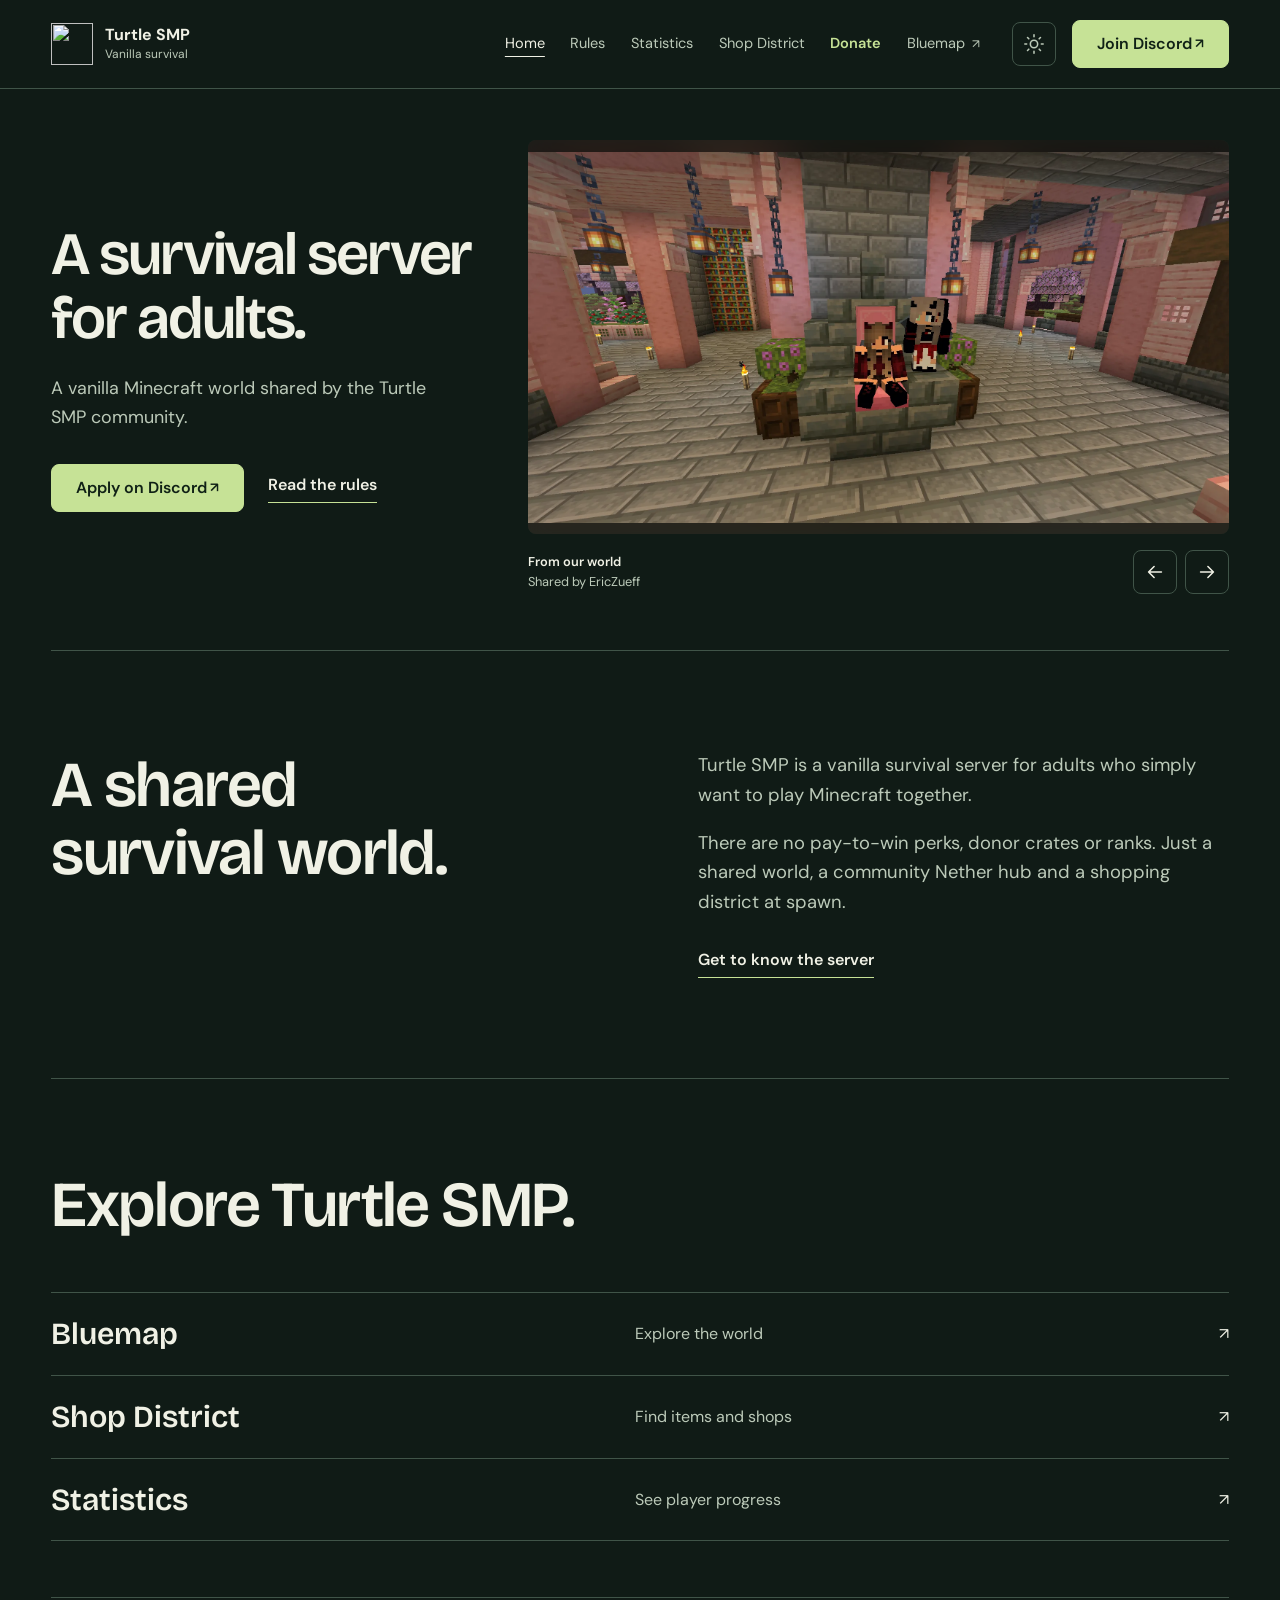
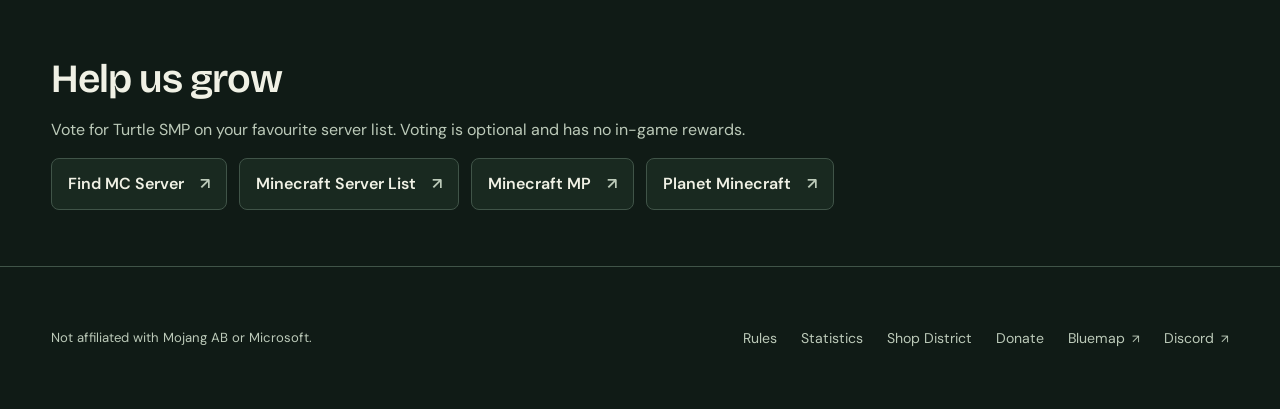
==== commit cf21855b: "Randomize home gallery order" ====
--- a/index.html
+++ b/index.html
@@ -1,4 +1,4 @@
-<!doctype html><html lang="en"><head><meta charset="utf-8"><meta name="viewport" content="width=device-width,initial-scale=1"><title>Turtle SMP | Vanilla survival, together</title><meta name="description" content="Turtle SMP is an adult vanilla Minecraft survival community. Explore the world and apply through Discord."><link rel="canonical" href="https://web.turtle-smp.com/"><link rel="icon" href="img/logo.webp"><link rel="preconnect" href="https://fonts.googleapis.com"><link rel="preconnect" href="https://fonts.gstatic.com" crossorigin><link href="https://fonts.googleapis.com/css2?family=Bricolage+Grotesque:opsz,wght@12..96,400;12..96,500;12..96,600;12..96,700&family=DM+Sans:wght@400;500;600;700&display=swap" rel="stylesheet"><link rel="preload" as="image" href="img/gallery/001.webp"><link rel="stylesheet" href="css/styles.css?v=9"><script src="js/theme.js"></script><noscript><style>.gallery-controls{display:none}@media(max-width:850px){.nav{display:flex}.nav-toggle{display:none}}</style></noscript></head><body><header class="topbar"><div class="topbar-inner">
+<!doctype html><html lang="en"><head><meta charset="utf-8"><meta name="viewport" content="width=device-width,initial-scale=1"><title>Turtle SMP | Vanilla survival, together</title><meta name="description" content="Turtle SMP is an adult vanilla Minecraft survival community. Explore the world and apply through Discord."><link rel="canonical" href="https://web.turtle-smp.com/"><link rel="icon" href="img/logo.webp"><link rel="preconnect" href="https://fonts.googleapis.com"><link rel="preconnect" href="https://fonts.gstatic.com" crossorigin><link href="https://fonts.googleapis.com/css2?family=Bricolage+Grotesque:opsz,wght@12..96,400;12..96,500;12..96,600;12..96,700&family=DM+Sans:wght@400;500;600;700&display=swap" rel="stylesheet"><link rel="stylesheet" href="css/styles.css?v=9"><script src="js/theme.js"></script><noscript><style>.gallery-controls{display:none}@media(max-width:850px){.nav{display:flex}.nav-toggle{display:none}}</style></noscript></head><body><header class="topbar"><div class="topbar-inner">
 <a class="brand" href="index.html"><img src="img/logo.webp" alt=""><span>Turtle SMP<small>Vanilla survival</small></span></a>
 <button class="nav-toggle" id="nav-toggle" type="button" aria-label="Open navigation" aria-expanded="false" aria-controls="nav"><span></span><span></span></button>
 <nav class="nav" id="nav" aria-label="Main navigation">
@@ -12,4 +12,4 @@
 <section class="home-paths"><div class="section-heading"><h2>Explore Turtle SMP.</h2></div><div class="path-list"><a href="https://map.turtle-smp.com" target="_blank" rel="noopener"><span>Bluemap</span><span>Explore the world</span><span aria-hidden="true">↗</span></a><a href="shops/"><span>Shop District</span><span>Find items and shops</span><span aria-hidden="true">↗</span></a><a href="stats/"><span>Statistics</span><span>See player progress</span><span aria-hidden="true">↗</span></a></div></section>
 
 <section class="vote-section" aria-labelledby="vote-title"><h2 id="vote-title">Help us grow</h2><p>Vote for Turtle SMP on your favourite server list. Voting is optional and has no in-game rewards.</p><div class="vote-actions"><a href="https://findmcserver.com/server/xapros" target="_blank" rel="noopener">Find MC Server <span aria-hidden="true">↗</span></a><a href="https://minecraft-server-list.com/server/510169/" target="_blank" rel="noopener">Minecraft Server List <span aria-hidden="true">↗</span></a><a href="https://minecraft-mp.com/server-s340890" target="_blank" rel="noopener">Minecraft MP <span aria-hidden="true">↗</span></a><a href="https://www.planetminecraft.com/server/xapros-smp-6644646/" target="_blank" rel="noopener">Planet Minecraft <span aria-hidden="true">↗</span></a></div></section>
-</main><footer class="footer"><div class="footer-inner"><div><p>Not affiliated with Mojang AB or Microsoft.</p></div><nav class="footer-links" aria-label="Footer navigation"><a href="rules/">Rules</a><a href="stats/">Statistics</a><a href="shops/">Shop District</a><a href="donate/">Donate</a><a href="https://map.turtle-smp.com" target="_blank" rel="noopener">Bluemap <span class="external-arrow" aria-hidden="true">↗</span></a><a href="https://discord.gg/xs5PDwnJxw" target="_blank" rel="noopener" class="discord-link">Discord <span class="external-arrow" aria-hidden="true">↗</span></a></nav></div></footer><script src="js/config.js"></script><script src="js/nav.js"></script><script src="js/gallery-data.js"></script><script src="js/gallery.js"></script></body></html>+</main><footer class="footer"><div class="footer-inner"><div><p>Not affiliated with Mojang AB or Microsoft.</p></div><nav class="footer-links" aria-label="Footer navigation"><a href="rules/">Rules</a><a href="stats/">Statistics</a><a href="shops/">Shop District</a><a href="donate/">Donate</a><a href="https://map.turtle-smp.com" target="_blank" rel="noopener">Bluemap <span class="external-arrow" aria-hidden="true">↗</span></a><a href="https://discord.gg/xs5PDwnJxw" target="_blank" rel="noopener" class="discord-link">Discord <span class="external-arrow" aria-hidden="true">↗</span></a></nav></div></footer><script src="js/config.js"></script><script src="js/nav.js"></script><script src="js/gallery-data.js"></script><script src="js/gallery.js?v=2"></script></body></html>
--- a/css/styles.css
+++ b/css/styles.css
@@ -45,3 +45,17 @@
 
 .gallery-bar > div:first-child{min-width:0;max-width:100%;overflow:hidden}
 #gallery-credit{overflow:hidden;text-overflow:ellipsis;white-space:nowrap}
+
+/* Keep the rules index orderly on small screens. */
+@media(max-width:560px){.rules-index{display:grid;grid-template-columns:repeat(2,minmax(0,1fr));gap:4px 12px}.rules-index-title{grid-column:1/-1;margin-bottom:8px}.rules-index a{display:flex;align-items:center;min-width:0;min-height:44px;line-height:1.35}}
+
+/* Shop offers remain collapsed until requested. */
+.shop-grid{grid-auto-rows:1px;grid-auto-flow:row dense;align-items:start;row-gap:0;overflow-anchor:none}
+.shop-items-toggle{display:flex;align-items:center;justify-content:space-between;gap:12px;width:100%;min-height:44px;padding:0;border:0;border-top:1px solid var(--line);background:transparent;color:var(--ink);font:600 .9rem var(--font-body);text-align:left;cursor:pointer}
+.shop-items-toggle:hover{color:var(--accent)}
+.shop-items-arrow{display:block;flex:none;transition:transform .2s}
+.shop-items-toggle[aria-expanded="true"] .shop-items-arrow{transform:rotate(180deg)}
+.shop-offers{padding-top:8px}
+.shop-matches{padding-top:8px}
+.shop-matches .label{display:block;margin-bottom:8px;color:var(--muted);font-size:.85rem}
+.shop-no-more{margin:0;color:var(--muted);font-size:.85rem}
